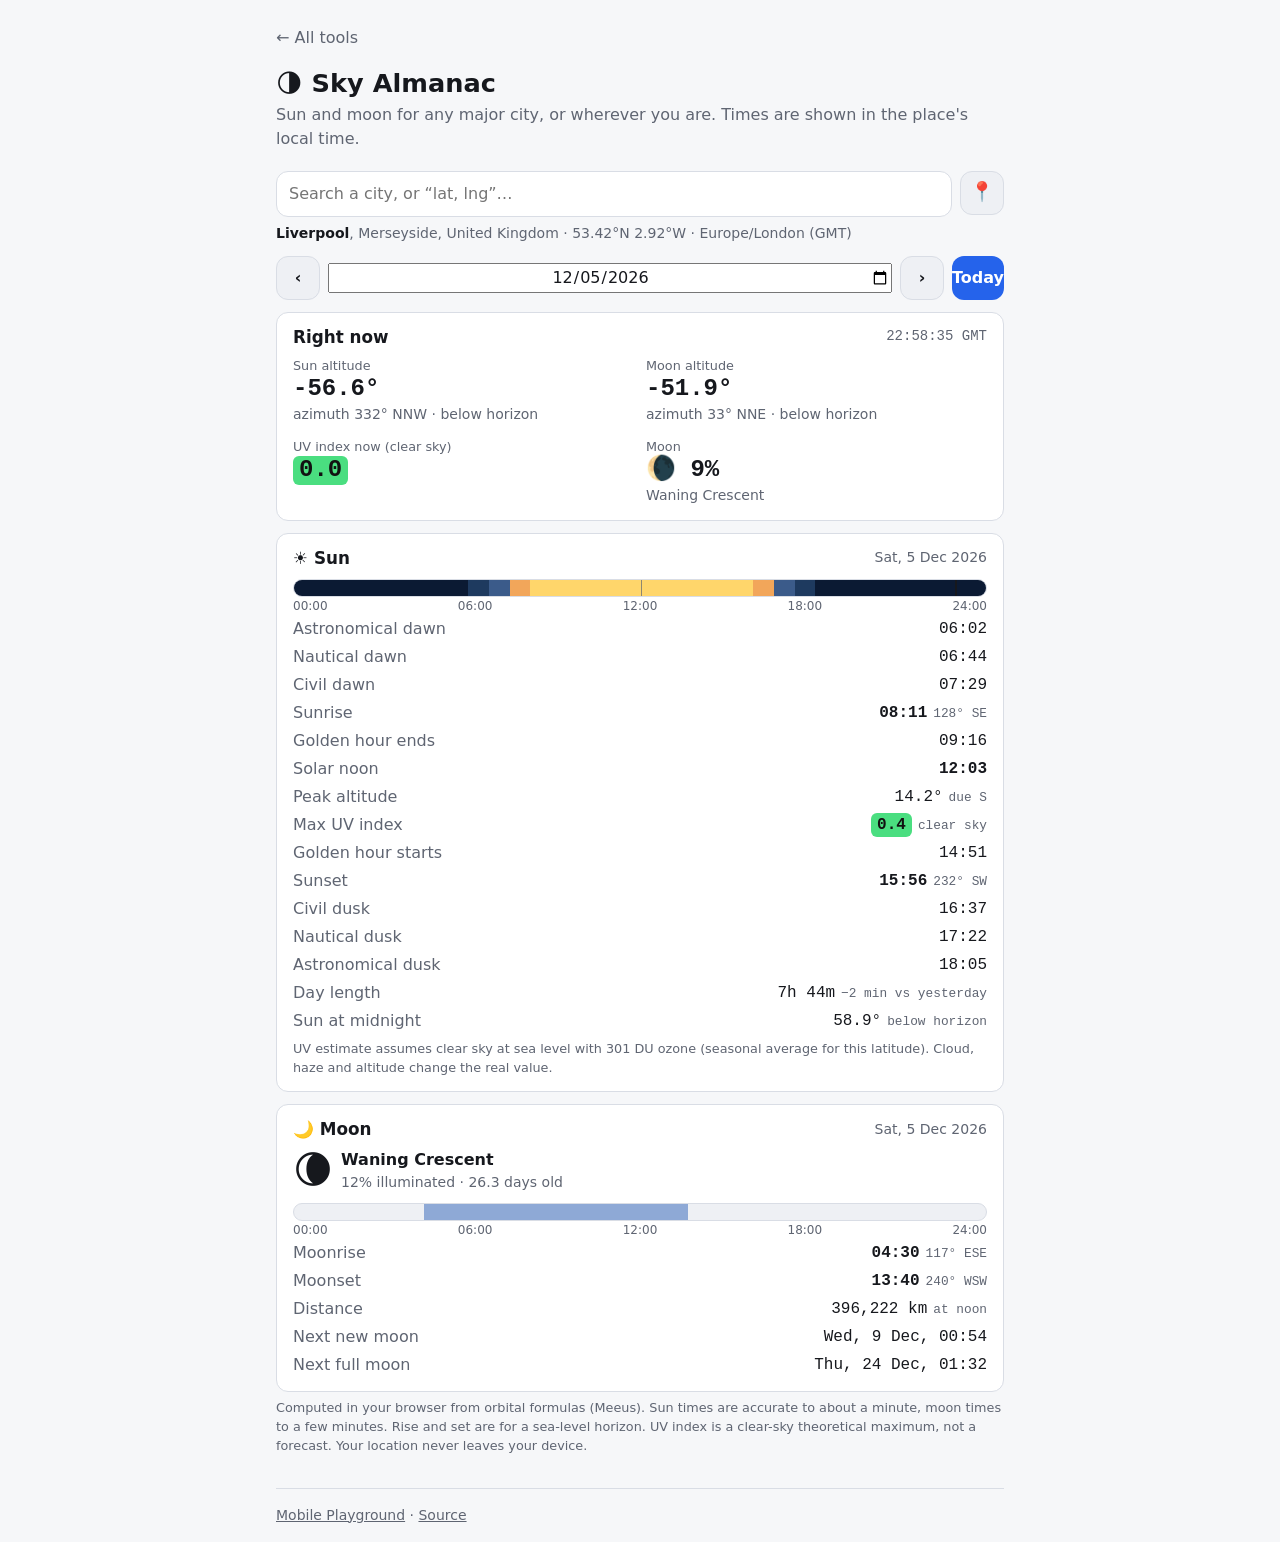
==== tools/sky/index.html @ 9daec9e3 "Sky Almanac: any city or device location (was Liverpool Sky) Rename tools/liverpool-sky to tools/sky" ====
<!doctype html>
<html lang="en">
<head>
  <meta charset="utf-8">
  <meta name="viewport" content="width=device-width, initial-scale=1, viewport-fit=cover">
  <meta name="description" content="Live sun and moon data for any city or your current location: sunrise, sunset, solar noon, sun altitude, UV index, moon phase, moonrise and moonset.">
  <title>Sky Almanac · Mobile Playground</title>
  <link rel="icon" href="data:image/svg+xml,<svg xmlns='http://www.w3.org/2000/svg' viewBox='0 0 100 100'><text y='.9em' font-size='90'>🌗</text></svg>">
  <link rel="stylesheet" href="../../assets/style.css">
  <style>
    .place-bar { display: flex; gap: 8px; align-items: flex-start; margin: 4px 0 6px; }
    .search-wrap { position: relative; flex: 1 1 auto; min-width: 0; }
    .search-wrap input { background: var(--surface); }
    .results { position: absolute; left: 0; right: 0; top: calc(100% + 4px); z-index: 5; margin: 0; padding: 4px; list-style: none;
               background: var(--surface); border: 1px solid var(--border); border-radius: var(--radius);
               box-shadow: 0 8px 24px rgba(0,0,0,.18); max-height: 60vh; overflow-y: auto; }
    .results li { margin: 0; }
    .results button { width: 100%; justify-content: flex-start; text-align: left; background: none; color: var(--text);
                      font-weight: 500; border-radius: 8px; padding: 8px 10px; display: flex; flex-direction: column; align-items: flex-start; gap: 0; }
    .results button:hover, .results button:focus-visible, .results button.active { background: var(--surface-2); }
    .results .sub { color: var(--muted); font-size: 0.8rem; font-weight: 400; }
    #locate { flex: 0 0 var(--tap); padding: 0; font-size: 1.2rem; }
    #locate.busy { opacity: .6; }
    .place-line { margin: 0 0 12px; color: var(--muted); font-size: 0.875rem; }
    .place-line strong { color: var(--text); }

    .datebar { display: flex; gap: 8px; align-items: center; margin: 4px 0 12px; }
    .datebar button { flex: 0 0 var(--tap); padding: 0; }
    .datebar input[type="date"] { flex: 1 1 auto; text-align: center; min-width: 0; }
    .datebar .today { flex: 0 0 auto; }

    .card { margin-top: var(--gap); }
    .card h2 { margin: 0 0 8px; font-size: 1.05rem; display: flex; align-items: center; gap: 8px; }
    .card h2 .right { margin-left: auto; font-weight: 400; color: var(--muted); font-size: 0.875rem; }

    dl { margin: 0; display: grid; grid-template-columns: 1fr auto; gap: 4px 12px; }
    dt { color: var(--muted); white-space: nowrap; }
    dd { margin: 0; font-family: var(--mono); text-align: right; }
    dd .sub { color: var(--muted); font-size: 0.8em; margin-left: 6px; white-space: nowrap; }
    dd sup { font-size: 0.7em; color: var(--muted); }
    @media (max-width: 420px) { dd .sub { display: block; margin-left: 0; } }
    .none { color: var(--muted); }

    .now-grid { display: grid; grid-template-columns: 1fr 1fr; gap: 12px; }
    .now-grid .big { font-size: 1.5rem; font-weight: 700; font-family: var(--mono); line-height: 1.2; }
    .now-grid .label { color: var(--muted); font-size: 0.8rem; }
    .clock { font-family: var(--mono); font-size: 1.1rem; font-weight: 600; }

    .bar-wrap { margin: 10px 0 2px; }
    .bar-label { display: flex; justify-content: space-between; font-size: 0.75rem; color: var(--muted); }
    .bar { position: relative; height: 18px; border-radius: 9px; overflow: hidden; border: 1px solid var(--border); background: var(--surface-2); }
    .bar .seg { position: absolute; top: 0; bottom: 0; }
    .bar .mark { position: absolute; top: -2px; bottom: -2px; width: 2px; background: var(--text); transform: translateX(-1px); }
    .bar .mark.noon { background: var(--muted); width: 1px; opacity: .7; }
    .moonseg { background: #8ea9d6; }
    @media (prefers-color-scheme: dark) { .moonseg { background: #5f7fb3; } }

    .phase-emoji { font-size: 2.4rem; line-height: 1; }
    .uv { display: inline-block; min-width: 2.2em; text-align: center; border-radius: 6px; padding: 0 6px; color: #111; font-weight: 700; }
    .foot-note { font-size: 0.8rem; color: var(--muted); margin: 6px 0 0; }
  </style>
</head>
<body>
  <div class="container">

    <a class="back-link" href="../../">← All tools</a>

    <header class="site-header">
      <h1>🌗 Sky Almanac</h1>
      <p>Sun and moon for any major city, or wherever you are. Times are shown in the place's local time.</p>
    </header>

    <main>
      <div class="place-bar">
        <div class="search-wrap">
          <label for="q" class="visually-hidden">Search for a city</label>
          <input id="q" type="search" placeholder="Search a city, or “lat, lng”…" autocomplete="off" autocorrect="off" autocapitalize="off" spellcheck="false" role="combobox" aria-autocomplete="list" aria-controls="results" aria-expanded="false">
          <ul id="results" class="results hidden" role="listbox"></ul>
        </div>
        <button id="locate" type="button" class="btn-secondary" title="Use my location" aria-label="Use my current location">📍</button>
      </div>
      <p class="place-line" id="place-line">—</p>
      <p class="small error hidden" id="geo-msg" role="alert"></p>

      <div class="datebar">
        <button type="button" id="prev" class="btn-secondary" aria-label="Previous day">‹</button>
        <label for="date" class="visually-hidden">Date</label>
        <input type="date" id="date">
        <button type="button" id="next" class="btn-secondary" aria-label="Next day">›</button>
        <button type="button" id="today" class="today">Today</button>
      </div>

      <section class="card" aria-live="off">
        <h2>Right now <span class="right clock" id="clock">—</span></h2>
        <div class="now-grid">
          <div>
            <div class="label">Sun altitude</div>
            <div class="big" id="sun-alt">—</div>
            <div class="small muted" id="sun-az">—</div>
          </div>
          <div>
            <div class="label">Moon altitude</div>
            <div class="big" id="moon-alt">—</div>
            <div class="small muted" id="moon-az">—</div>
          </div>
          <div>
            <div class="label">UV index now <span class="muted">(clear sky)</span></div>
            <div class="big"><span class="uv" id="uv-now">—</span></div>
          </div>
          <div>
            <div class="label">Moon</div>
            <div class="big" id="moon-now">—</div>
            <div class="small muted" id="moon-now-sub">—</div>
          </div>
        </div>
      </section>

      <section class="card">
        <h2>☀️ Sun <span class="right" id="sun-date"></span></h2>
        <div class="bar-wrap">
          <div class="bar" id="sun-bar" aria-hidden="true"></div>
          <div class="bar-label"><span>00:00</span><span>06:00</span><span>12:00</span><span>18:00</span><span>24:00</span></div>
        </div>
        <dl id="sun-list"></dl>
        <p class="foot-note" id="uv-note"></p>
      </section>

      <section class="card">
        <h2>🌙 Moon <span class="right" id="moon-date"></span></h2>
        <div class="row" style="align-items:center; margin-bottom:8px">
          <span class="phase-emoji" id="phase-emoji" style="flex:0 0 auto" aria-hidden="true">🌑</span>
          <div style="flex:1 1 auto">
            <div style="font-weight:600" id="phase-name">—</div>
            <div class="small muted" id="phase-sub">—</div>
          </div>
        </div>
        <div class="bar-wrap">
          <div class="bar" id="moon-bar" aria-hidden="true"></div>
          <div class="bar-label"><span>00:00</span><span>06:00</span><span>12:00</span><span>18:00</span><span>24:00</span></div>
        </div>
        <dl id="moon-list"></dl>
      </section>

      <p class="foot-note">Computed in your browser from orbital formulas (Meeus). Sun times are accurate to about a minute, moon times to a few minutes. Rise and set are for a sea-level horizon. UV index is a clear-sky theoretical maximum, not a forecast. Your location never leaves your device.</p>
    </main>

    <footer class="site-footer">
      <a href="../../">Mobile Playground</a> ·
      <a href="https://github.com/colinmccrae/mobile-playground/tree/main/tools/sky">Source</a>
    </footer>

  </div>

  <script src="cities.js"></script>
  <script src="astro.js"></script>
  <script>
    (function () {
      'use strict';
      const $ = id => document.getElementById(id);
      const A = window.Astro;
      const DEG = 180 / Math.PI, RAD = Math.PI / 180;
      const STORE = 'sky:place';
      const DEVICE_TZ = (Intl.DateTimeFormat().resolvedOptions().timeZone) || 'UTC';

      // ---- Cities ------------------------------------------------------------
      const norm = s => String(s).normalize('NFD').replace(/[̀-ͯ]/g, '').toLowerCase();
      const CITIES = (window.CITIES || []).map(c => ({
        name: c[0], region: c[1], country: c[2], iso2: c[3], lat: c[4], lng: c[5], tz: c[6], pop: c[7],
        key: norm(c[0]), keyFull: norm(c[0] + ' ' + c[1] + ' ' + c[2] + ' ' + c[3]),
      }));
      const cityPlace = c => ({ kind: 'city', name: c.name, sub: [c.region, c.country].filter(Boolean).join(', '),
                                lat: c.lat, lng: c.lng, tz: c.tz, iso2: c.iso2 });

      function searchCities(q) {
        q = norm(q.trim());
        if (!q) return [];
        const parts = q.split(/[\s,]+/).filter(Boolean);
        const out = [];
        for (const c of CITIES) {
          let score = 0;
          if (c.key === q) score = 4;
          else if (c.key.startsWith(q)) score = 3;
          else if (c.key.includes(q)) score = 2;
          else if (parts.length > 1 && parts.every(p => c.keyFull.includes(p))) score = 1;
          if (score) out.push([score, c]);
        }
        out.sort((a, b) => b[0] - a[0] || b[1].pop - a[1].pop);
        return out.slice(0, 8).map(x => x[1]);
      }

      function nearestCity(lat, lng) {
        let best = null, bestD = Infinity;
        for (const c of CITIES) {
          const d = haversine(lat, lng, c.lat, c.lng);
          if (d < bestD) { bestD = d; best = c; }
        }
        return best ? { city: best, km: bestD } : null;
      }
      function haversine(lat1, lon1, lat2, lon2) {
        const dLat = (lat2 - lat1) * RAD, dLon = (lon2 - lon1) * RAD;
        const a = Math.sin(dLat / 2) ** 2 + Math.cos(lat1 * RAD) * Math.cos(lat2 * RAD) * Math.sin(dLon / 2) ** 2;
        return 6371 * 2 * Math.atan2(Math.sqrt(a), Math.sqrt(1 - a));
      }
      const fmtCoord = (lat, lng) => `${Math.abs(lat).toFixed(2)}°${lat >= 0 ? 'N' : 'S'} ${Math.abs(lng).toFixed(2)}°${lng >= 0 ? 'E' : 'W'}`;

      // ---- Time-zone helpers ----------------------------------------------
      const partsCache = {};
      function partsFmt(tz) {
        return partsCache[tz] || (partsCache[tz] = new Intl.DateTimeFormat('en-GB', { timeZone: tz, hourCycle: 'h23',
          year: 'numeric', month: '2-digit', day: '2-digit', hour: '2-digit', minute: '2-digit', second: '2-digit' }));
      }
      function zoneParts(tz, date) {
        const o = {};
        for (const p of partsFmt(tz).formatToParts(date)) if (p.type !== 'literal') o[p.type] = Number(p.value);
        return { y: o.year, m: o.month, d: o.day, h: o.hour % 24, min: o.minute, s: o.second };
      }
      function zoneOffsetMs(tz, t) {
        const p = zoneParts(tz, new Date(t));
        return Date.UTC(p.y, p.m - 1, p.d, p.h, p.min, p.s) - Math.floor(t / 1000) * 1000;
      }
      function zoneMidnight(tz, y, m, d) {
        const guess = Date.UTC(y, m - 1, d);
        let t = guess - zoneOffsetMs(tz, guess);
        t = guess - zoneOffsetMs(tz, t);       // second pass handles DST transition days
        return new Date(t);
      }
      function validTz(tz) { try { new Intl.DateTimeFormat('en', { timeZone: tz }); return true; } catch (_) { return false; } }

      let F = null; // formatters for the current place's zone
      function makeFormatters(tz) {
        F = {
          time: new Intl.DateTimeFormat('en-GB', { timeZone: tz, hour: '2-digit', minute: '2-digit', hourCycle: 'h23' }),
          clock: new Intl.DateTimeFormat('en-GB', { timeZone: tz, hour: '2-digit', minute: '2-digit', second: '2-digit', hourCycle: 'h23', timeZoneName: 'short' }),
          date: new Intl.DateTimeFormat('en-GB', { timeZone: tz, weekday: 'short', day: 'numeric', month: 'short', year: 'numeric' }),
          dateTime: new Intl.DateTimeFormat('en-GB', { timeZone: tz, weekday: 'short', day: 'numeric', month: 'short', hour: '2-digit', minute: '2-digit', hourCycle: 'h23' }),
          tzName: new Intl.DateTimeFormat('en-GB', { timeZone: tz, timeZoneName: 'short' }),
        };
      }
      const tzAbbrev = d => (F.tzName.formatToParts(d).find(p => p.type === 'timeZoneName') || {}).value || '';

      let dayStart = 0, dayEnd = 0;
      function fmtTime(d) {
        if (!d) return '<span class="none">—</span>';
        const t = F.time.format(d);
        return d >= dayEnd ? `${t}<sup>+1</sup>` : d < dayStart ? `${t}<sup>−1</sup>` : t;
      }
      const iso = ({ y, m, d }) => `${y}-${String(m).padStart(2, '0')}-${String(d).padStart(2, '0')}`;
      function fmtDur(ms) {
        const m = Math.round(ms / 60000), h = Math.floor(m / 60);
        return `${h}h ${String(m % 60).padStart(2, '0')}m`;
      }
      function fmtDelta(ms) {
        const m = Math.round(ms / 60000), sign = m > 0 ? '+' : m < 0 ? '−' : '±';
        return `${sign}${Math.abs(m)} min`;
      }
      const COMPASS = ['N','NNE','NE','ENE','E','ESE','SE','SSE','S','SSW','SW','WSW','W','WNW','NW','NNW'];
      const compass = azDeg => COMPASS[Math.round(((azDeg % 360) + 360) % 360 / 22.5) % 16];
      const fmtAz = azRad => { const a = ((azRad * DEG) % 360 + 360) % 360; return `${a.toFixed(0)}° ${compass(a)}`; };
      const esc = s => String(s).replace(/[&<>"']/g, c => ({'&':'&amp;','<':'&lt;','>':'&gt;','"':'&quot;',"'":'&#39;'}[c]));

      // ---- Moon phase naming ---------------------------------------------
      const PHASES = [['New Moon','🌑'],['Waxing Crescent','🌒'],['First Quarter','🌓'],['Waxing Gibbous','🌔'],
                      ['Full Moon','🌕'],['Waning Gibbous','🌖'],['Last Quarter','🌗'],['Waning Crescent','🌘']];
      function phaseInfo(p) {
        const tol = 0.0167;
        if (p < tol || p > 1 - tol) return PHASES[0];
        if (Math.abs(p - 0.25) < tol) return PHASES[2];
        if (Math.abs(p - 0.5) < tol) return PHASES[4];
        if (Math.abs(p - 0.75) < tol) return PHASES[6];
        if (p < 0.25) return PHASES[1];
        if (p < 0.5) return PHASES[3];
        if (p < 0.75) return PHASES[5];
        return PHASES[7];
      }
      const SYNODIC = 29.530588853;

      // ---- UV --------------------------------------------------------------
      // Crude ozone climatology: ~260 DU at the equator all year; higher and more
      // seasonal towards the poles, peaking in each hemisphere's spring.
      function ozoneDU(lat, y, m, d) {
        const doy = Math.round((Date.UTC(y, m - 1, d) - Date.UTC(y, 0, 1)) / 86400000) + 1;
        const s2 = Math.sin(lat * RAD) ** 2;
        const peak = lat >= 0 ? 90 : 273;
        return 255 + 100 * s2 + 70 * s2 * Math.cos(2 * Math.PI * (doy - peak) / 365);
      }
      const uvColour = uv => uv < 3 ? '#4ade80' : uv < 6 ? '#facc15' : uv < 8 ? '#fb923c' : uv < 11 ? '#f87171' : '#c084fc';
      function setUv(el, uv) { el.textContent = uv.toFixed(1); el.style.background = uvColour(uv); }

      // ---- State -----------------------------------------------------------
      let place = null;   // { kind, name, sub, lat, lng, tz, iso2? }
      let view = null;    // civil date shown, in place.tz
      let day = null;     // computed data for `view`
      const dateInput = $('date');
      const pct = (t, start, end) => Math.max(0, Math.min(100, (t - start) / (end - start) * 100));

      function setPlace(p, { persist = true, pushUrl = true } = {}) {
        if (!validTz(p.tz)) p = { ...p, tz: DEVICE_TZ };
        place = p;
        makeFormatters(p.tz);
        view = zoneParts(p.tz, new Date());
        if (persist && p.kind === 'city') { try { localStorage.setItem(STORE, JSON.stringify(p)); } catch (_) {} }
        if (pushUrl) {
          const u = new URL(location.href); u.search = '';
          if (p.kind === 'city') { u.searchParams.set('q', p.name); if (p.iso2) u.searchParams.set('cc', p.iso2); }
          else if (p.kind === 'coords') { u.searchParams.set('lat', p.lat.toFixed(4)); u.searchParams.set('lng', p.lng.toFixed(4)); }
          history.replaceState(null, '', u.pathname + u.search);
        }
        $('geo-msg').classList.add('hidden');
        render();
      }

      function render() {
        const tz = place.tz, LAT = place.lat, LNG = place.lng;
        const start = zoneMidnight(tz, view.y, view.m, view.d);
        const next = zoneParts(tz, new Date(start.valueOf() + 36 * 3600000));
        const end = zoneMidnight(tz, next.y, next.m, next.d);
        const ref = new Date(start.valueOf() + 12 * 3600000);
        const prevRef = new Date(ref.valueOf() - 86400000);
        dayStart = start; dayEnd = end;

        const sun = A.getSunTimes(ref, LAT, LNG);
        const sunY = A.getSunTimes(prevRef, LAT, LNG);
        const maxAlt = A.getSunPosition(sun.solarNoon, LAT, LNG).altitude;
        const minAlt = A.getSunPosition(sun.nadir, LAT, LNG).altitude;
        const noonAz = A.getSunPosition(sun.solarNoon, LAT, LNG).azimuth;
        const ozone = ozoneDU(LAT, view.y, view.m, view.d);
        const uvMax = A.uvIndex(maxAlt, ozone);
        const dayLength = s => s.sunrise && s.sunset ? s.sunset - s.sunrise
          : (A.getSunPosition(s.solarNoon, LAT, LNG).altitude * DEG > -0.833 ? 86400000 : 0);
        const dayLen = dayLength(sun), dayLenY = dayLength(sunY);

        const moonT = A.getMoonTimes(start, LAT, LNG);
        const ill = A.getMoonIllumination(ref);
        const [phaseName, phaseEmoji] = phaseInfo(ill.phase);
        const nextNew = A.nextMoonPhase(start, 0), nextFull = A.nextMoonPhase(start, 0.5);
        const moonDist = A.getMoonPosition(ref, LAT, LNG).distance;

        day = { start, end, sun };
        dateInput.value = iso(view);
        $('sun-date').textContent = F.date.format(ref);
        $('moon-date').textContent = F.date.format(ref);
        $('place-line').innerHTML = `<strong>${esc(place.name)}</strong>${place.sub ? ', ' + esc(place.sub) : ''} · ${fmtCoord(LAT, LNG)} · ${esc(tz)} (${esc(tzAbbrev(ref))})`;

        // A null event means the sun never crosses that altitude on this day.
        const never = angle => maxAlt * DEG > angle ? 'stays above all day' : 'stays below all day';
        const row = (label, t, angle, sub) => [label, fmtTime(t), t ? (sub || '') : never(angle)];
        $('sun-list').innerHTML = [
          row('Astronomical dawn', sun.nightEnd, -18),
          row('Nautical dawn', sun.nauticalDawn, -12),
          row('Civil dawn', sun.dawn, -6),
          ['Sunrise', sun.sunrise ? `<strong>${fmtTime(sun.sunrise)}</strong>` : fmtTime(null), sun.sunrise ? fmtAz(A.getSunPosition(sun.sunrise, LAT, LNG).azimuth) : (maxAlt * DEG > -0.833 ? 'sun up all day' : 'sun down all day')],
          row('Golden hour ends', sun.goldenHourEnd, 6),
          ['Solar noon', `<strong>${fmtTime(sun.solarNoon)}</strong>`],
          ['Peak altitude', `${(maxAlt * DEG).toFixed(1)}°`, 'due ' + compass(noonAz * DEG)],
          ['Max UV index', `<span class="uv" id="uv-max"></span>`, 'clear sky'],
          row('Golden hour starts', sun.goldenHour, 6),
          ['Sunset', sun.sunset ? `<strong>${fmtTime(sun.sunset)}</strong>` : fmtTime(null), sun.sunset ? fmtAz(A.getSunPosition(sun.sunset, LAT, LNG).azimuth) : (maxAlt * DEG > -0.833 ? 'sun up all day' : 'sun down all day')],
          row('Civil dusk', sun.dusk, -6),
          row('Nautical dusk', sun.nauticalDusk, -12),
          row('Astronomical dusk', sun.night, -18),
          ['Day length', fmtDur(dayLen), fmtDelta(dayLen - dayLenY) + ' vs yesterday'],
          ['Sun at midnight', `${Math.abs(minAlt * DEG).toFixed(1)}°`, minAlt < 0 ? 'below horizon' : 'above horizon'],
        ].map(([k, v, sub]) => `<dt>${k}</dt><dd>${v}${sub ? `<span class="sub">${sub}</span>` : ''}</dd>`).join('');
        setUv($('uv-max'), uvMax);
        $('uv-note').textContent = `UV estimate assumes clear sky at sea level with ${ozone.toFixed(0)} DU ozone (seasonal average for this latitude). Cloud, haze and altitude change the real value.`;

        // Sun bar: night | astro | nautical | civil | day | civil | nautical | astro | night
        const noonPct = pct(sun.solarNoon, start, end);
        const pairs = [[-18, sun.nightEnd, sun.night], [-12, sun.nauticalDawn, sun.nauticalDusk], [-6, sun.dawn, sun.dusk], [-0.833, sun.sunrise, sun.sunset]];
        const rises = [], sets = [];
        for (const [angle, r, s] of pairs) {
          if (r && s) { rises.push(pct(r, start, end)); sets.push(pct(s, start, end)); }
          else if (maxAlt * DEG > angle) { rises.push(0); sets.push(100); }       // above this altitude all day
          else { rises.push(noonPct); sets.push(noonPct); }                       // never reaches it
        }
        const bounds = rises.concat(sets.reverse());
        const cols = ['#0b1a33', '#1e3a5f', '#3b5b8a', '#f2a65a', '#ffd66b', '#f2a65a', '#3b5b8a', '#1e3a5f', '#0b1a33'];
        let html = '', prev = 0;
        for (let i = 0; i <= bounds.length; i++) {
          const to = i < bounds.length ? Math.max(prev, bounds[i]) : 100;
          html += `<div class="seg" style="left:${prev}%;width:${to - prev}%;background:${cols[i]}"></div>`;
          prev = to;
        }
        html += `<div class="mark noon" style="left:${noonPct}%"></div><div class="mark hidden" id="sun-now"></div>`;
        $('sun-bar').innerHTML = html;

        // Moon
        $('phase-emoji').textContent = phaseEmoji;
        $('phase-name').textContent = phaseName;
        $('phase-sub').textContent = `${(ill.fraction * 100).toFixed(0)}% illuminated · ${(ill.phase * SYNODIC).toFixed(1)} days old`;

        let up = [];
        if (moonT.alwaysUp) up = [[0, 100]];
        else if (moonT.rise && moonT.set) up = moonT.rise < moonT.set ? [[pct(moonT.rise, start, end), pct(moonT.set, start, end)]]
                                                                        : [[0, pct(moonT.set, start, end)], [pct(moonT.rise, start, end), 100]];
        else if (moonT.rise) up = [[pct(moonT.rise, start, end), 100]];
        else if (moonT.set) up = [[0, pct(moonT.set, start, end)]];
        $('moon-bar').innerHTML = up.map(([a, b]) => `<div class="seg moonseg" style="left:${a}%;width:${b - a}%"></div>`).join('')
          + `<div class="mark hidden" id="moon-now"></div>`;

        const noneNote = moonT.alwaysUp ? 'up all day' : moonT.alwaysDown ? 'down all day' : 'not today';
        $('moon-list').innerHTML = [
          ['Moonrise', moonT.rise ? `<strong>${fmtTime(moonT.rise)}</strong>` : fmtTime(null), moonT.rise ? fmtAz(A.getMoonPosition(moonT.rise, LAT, LNG).azimuth) : noneNote],
          ['Moonset', moonT.set ? `<strong>${fmtTime(moonT.set)}</strong>` : fmtTime(null), moonT.set ? fmtAz(A.getMoonPosition(moonT.set, LAT, LNG).azimuth) : noneNote],
          ['Distance', `${Math.round(moonDist).toLocaleString('en-GB')} km`, 'at noon'],
          ['Next new moon', nextNew ? F.dateTime.format(nextNew) : '—'],
          ['Next full moon', nextFull ? F.dateTime.format(nextFull) : '—'],
        ].map(([k, v, sub]) => `<dt>${k}</dt><dd>${v}${sub ? `<span class="sub">${sub}</span>` : ''}</dd>`).join('');

        tick();
      }

      function tick() {
        if (!place) return;
        const now = new Date(), LAT = place.lat, LNG = place.lng;
        $('clock').textContent = F.clock.format(now);
        const sp = A.getSunPosition(now, LAT, LNG), mp = A.getMoonPosition(now, LAT, LNG);
        const ill = A.getMoonIllumination(now);
        $('sun-alt').textContent = `${(sp.altitude * DEG).toFixed(1)}°`;
        $('sun-az').textContent = `azimuth ${fmtAz(sp.azimuth)} · ${sp.altitude > 0 ? 'above horizon' : 'below horizon'}`;
        $('moon-alt').textContent = `${(mp.altitude * DEG).toFixed(1)}°`;
        $('moon-az').textContent = `azimuth ${fmtAz(mp.azimuth)} · ${mp.altitude > 0 ? 'above horizon' : 'below horizon'}`;
        const p = zoneParts(place.tz, now);
        setUv($('uv-now'), A.uvIndex(sp.altitude, ozoneDU(LAT, p.y, p.m, p.d)));
        const [name, emoji] = phaseInfo(ill.phase);
        $('moon-now').textContent = `${emoji} ${(ill.fraction * 100).toFixed(0)}%`;
        $('moon-now-sub').textContent = name;

        const isToday = day && now >= day.start && now < day.end;
        for (const id of ['sun-now', 'moon-now']) {
          const el = $(id); if (!el) continue;
          el.classList.toggle('hidden', !isToday);
          if (isToday) el.style.left = pct(now, day.start, day.end) + '%';
        }
      }

      // ---- Search UI ---------------------------------------------------------
      const q = $('q'), results = $('results');
      let matches = [], active = -1;

      function coordsFrom(text) {
        const m = /^\s*(-?\d+(?:\.\d+)?)\s*[,\s]\s*(-?\d+(?:\.\d+)?)\s*$/.exec(text);
        if (!m) return null;
        const lat = +m[1], lng = +m[2];
        return (Math.abs(lat) <= 90 && Math.abs(lng) <= 180) ? { lat, lng } : null;
      }
      function coordsPlace(lat, lng) {
        const near = nearestCity(lat, lng);
        return { kind: 'coords', name: fmtCoord(lat, lng), lat, lng, tz: DEVICE_TZ,
                 sub: near ? `${Math.round(near.km)} km from ${near.city.name}, ${near.city.country}` : '' };
      }
      function showResults() {
        const c = coordsFrom(q.value);
        matches = c ? [{ coords: c }] : searchCities(q.value);
        active = matches.length ? 0 : -1;
        results.innerHTML = matches.map((m, i) => m.coords
          ? `<li role="option"><button type="button" data-i="${i}" class="${i === active ? 'active' : ''}">Coordinates ${fmtCoord(m.coords.lat, m.coords.lng)}<span class="sub">Times in your device's zone (${esc(DEVICE_TZ)})</span></button></li>`
          : `<li role="option"><button type="button" data-i="${i}" class="${i === active ? 'active' : ''}">${esc(m.name)}<span class="sub">${esc([m.region, m.country].filter(Boolean).join(', '))}</span></button></li>`).join('');
        const open = matches.length > 0 && q.value.trim().length > 0;
        results.classList.toggle('hidden', !open);
        q.setAttribute('aria-expanded', String(open));
        if (q.value.trim() && !matches.length) {
          results.innerHTML = '<li><span class="sub" style="display:block;padding:8px 10px">No matching city. Try another spelling, or enter “lat, lng”.</span></li>';
          results.classList.remove('hidden');
        }
      }
      function choose(i) {
        const m = matches[i]; if (!m) return;
        setPlace(m.coords ? coordsPlace(m.coords.lat, m.coords.lng) : cityPlace(m));
        q.value = ''; results.classList.add('hidden'); q.setAttribute('aria-expanded', 'false'); q.blur();
      }
      q.addEventListener('input', showResults);
      q.addEventListener('focus', () => { if (q.value.trim()) showResults(); });
      q.addEventListener('keydown', e => {
        if (e.key === 'ArrowDown' || e.key === 'ArrowUp') {
          if (!matches.length) return;
          e.preventDefault();
          active = (active + (e.key === 'ArrowDown' ? 1 : -1) + matches.length) % matches.length;
          results.querySelectorAll('button').forEach((b, i) => b.classList.toggle('active', i === active));
        } else if (e.key === 'Enter') { e.preventDefault(); if (active >= 0) choose(active); }
        else if (e.key === 'Escape') { results.classList.add('hidden'); q.setAttribute('aria-expanded', 'false'); }
      });
      results.addEventListener('mousedown', e => e.preventDefault()); // keep input focus until click handled
      results.addEventListener('click', e => { const b = e.target.closest('button[data-i]'); if (b) choose(+b.dataset.i); });
      document.addEventListener('click', e => { if (!e.target.closest('.search-wrap')) results.classList.add('hidden'); });

      // ---- Geolocation --------------------------------------------------------
      const locate = $('locate'), geoMsg = $('geo-msg');
      function geoError(text) { geoMsg.textContent = text; geoMsg.classList.remove('hidden'); }
      locate.addEventListener('click', () => {
        geoMsg.classList.add('hidden');
        if (!navigator.geolocation) return geoError('This browser does not support geolocation.');
        if (!window.isSecureContext) return geoError('Location needs a secure (https) page.');
        locate.classList.add('busy'); locate.disabled = true;
        navigator.geolocation.getCurrentPosition(pos => {
          locate.classList.remove('busy'); locate.disabled = false;
          const { latitude: lat, longitude: lng, accuracy } = pos.coords;
          const near = nearestCity(lat, lng);
          setPlace({ kind: 'gps', name: 'My location', lat, lng, tz: DEVICE_TZ,
                     sub: (near ? `${Math.round(near.km)} km from ${near.city.name}, ${near.city.country}` : '') + (accuracy ? ` · ±${Math.round(accuracy)} m` : '') },
                   { persist: false, pushUrl: false });
          history.replaceState(null, '', location.pathname);
        }, err => {
          locate.classList.remove('busy'); locate.disabled = false;
          geoError(err.code === 1 ? 'Location permission was denied. Search for a city instead.'
                 : err.code === 2 ? 'Location unavailable right now.' : 'Location request timed out.');
        }, { enableHighAccuracy: false, timeout: 15000, maximumAge: 300000 });
      });

      // ---- Date controls ------------------------------------------------------
      function shift(days) {
        const t = zoneMidnight(place.tz, view.y, view.m, view.d).valueOf() + (days * 24 + 12) * 3600000;
        view = zoneParts(place.tz, new Date(t));
        render();
      }
      $('prev').addEventListener('click', () => shift(-1));
      $('next').addEventListener('click', () => shift(1));
      $('today').addEventListener('click', () => { view = zoneParts(place.tz, new Date()); render(); });
      dateInput.addEventListener('change', () => {
        const m = /^(\d{4})-(\d{2})-(\d{2})$/.exec(dateInput.value);
        if (m) { view = { y: +m[1], m: +m[2], d: +m[3] }; render(); }
      });

      // ---- Startup: URL > saved city > Liverpool ------------------------------
      function initialPlace() {
        const u = new URL(location.href);
        if (u.searchParams.has('lat') && u.searchParams.has('lng')) {
          const c = coordsFrom(`${u.searchParams.get('lat')}, ${u.searchParams.get('lng')}`);
          if (c) return coordsPlace(c.lat, c.lng);
        }
        if (u.searchParams.get('q')) {
          const want = norm(u.searchParams.get('q')), cc = (u.searchParams.get('cc') || '').toUpperCase();
          const hit = CITIES.find(c => c.key === want && (!cc || c.iso2 === cc)) || searchCities(u.searchParams.get('q'))[0];
          if (hit) return cityPlace(hit);
        }
        try { const saved = JSON.parse(localStorage.getItem(STORE)); if (saved && saved.kind === 'city' && saved.tz) return saved; } catch (_) {}
        const liv = CITIES.find(c => c.key === 'liverpool' && c.iso2 === 'GB') || CITIES[0];
        return cityPlace(liv);
      }
      setPlace(initialPlace(), { persist: false, pushUrl: false });
      setInterval(tick, 1000);
      // Roll the view over at midnight if the page was left open on "today".
      setInterval(() => { if (day && new Date() >= day.end && iso(view) === iso(zoneParts(place.tz, new Date(day.end - 1)))) { view = zoneParts(place.tz, new Date()); render(); } }, 60000);
    })();
  </script>
</body>
</html>
---- assets/style.css ----
/* Mobile Playground — shared stylesheet
   Loaded by the landing page and every tool page (../../assets/style.css).
   Mobile-first. Light/dark follows the OS. Keep it dependency-free. */

:root {
  color-scheme: light dark;

  --bg: #f6f7f9;
  --surface: #ffffff;
  --surface-2: #eef0f4;
  --text: #16181d;
  --muted: #5f6572;
  --border: #d9dde5;
  --accent: #2563eb;
  --accent-contrast: #ffffff;
  --danger: #dc2626;
  --ok: #16a34a;

  --radius: 12px;
  --gap: 12px;
  --maxw: 760px;
  --tap: 44px;                    /* minimum touch target */
  --font: system-ui, -apple-system, "Segoe UI", Roboto, Helvetica, Arial, sans-serif;
  --mono: ui-monospace, SFMono-Regular, Menlo, Consolas, monospace;
}

@media (prefers-color-scheme: dark) {
  :root {
    --bg: #0f1115;
    --surface: #181b21;
    --surface-2: #22262e;
    --text: #e8eaef;
    --muted: #9aa1ad;
    --border: #2e333d;
    --accent: #60a5fa;
    --accent-contrast: #0b1220;
    --danger: #f87171;
    --ok: #4ade80;
  }
}

*, *::before, *::after { box-sizing: border-box; }

html { -webkit-text-size-adjust: 100%; }

body {
  margin: 0;
  font-family: var(--font);
  font-size: 16px;               /* 16px+ stops iOS zooming into inputs */
  line-height: 1.5;
  color: var(--text);
  background: var(--bg);
  padding: env(safe-area-inset-top) env(safe-area-inset-right)
           env(safe-area-inset-bottom) env(safe-area-inset-left);
}

.container {
  max-width: var(--maxw);
  margin: 0 auto;
  padding: 16px;
}

/* ---- Header / footer ------------------------------------------------- */

.site-header { padding: 8px 0 16px; }
.site-header h1 { margin: 0 0 4px; font-size: 1.6rem; line-height: 1.2; }
.site-header p  { margin: 0; color: var(--muted); }

.back-link {
  display: inline-flex; align-items: center; gap: 6px;
  min-height: var(--tap); color: var(--muted); text-decoration: none;
}
.back-link:hover, .back-link:focus-visible { color: var(--accent); }

.site-footer {
  margin-top: 32px; padding-top: 16px;
  border-top: 1px solid var(--border);
  color: var(--muted); font-size: 0.875rem;
}
.site-footer a { color: inherit; }

/* ---- Typography ------------------------------------------------------ */

h1, h2, h3 { line-height: 1.25; }
h2 { font-size: 1.2rem; margin: 24px 0 8px; }
a  { color: var(--accent); }
code, pre, .mono { font-family: var(--mono); font-size: 0.9375em; }
pre {
  background: var(--surface-2); border: 1px solid var(--border);
  border-radius: var(--radius); padding: 12px; overflow-x: auto;
}
.muted { color: var(--muted); }
.small { font-size: 0.875rem; }

/* ---- Cards / grid ---------------------------------------------------- */

.grid {
  display: grid; gap: var(--gap);
  grid-template-columns: 1fr;
}
@media (min-width: 560px) {
  .grid { grid-template-columns: repeat(2, 1fr); }
}

.card {
  display: block;
  background: var(--surface);
  border: 1px solid var(--border);
  border-radius: var(--radius);
  padding: 14px 16px;
  color: inherit; text-decoration: none;
}
a.card:hover, a.card:focus-visible {
  border-color: var(--accent);
  outline: none;
}
.card-title {
  display: flex; align-items: center; gap: 10px;
  font-weight: 600; font-size: 1.05rem; margin: 0 0 4px;
}
.card-icon { font-size: 1.4rem; line-height: 1; }
.card-desc { margin: 0; color: var(--muted); }
.card-meta { margin: 8px 0 0; display: flex; flex-wrap: wrap; gap: 6px; }

.tag {
  display: inline-block; font-size: 0.75rem; padding: 2px 8px;
  border-radius: 999px; background: var(--surface-2); color: var(--muted);
}

/* ---- Forms / controls ------------------------------------------------ */

label { display: block; font-weight: 600; margin: 12px 0 4px; }

input, select, textarea, button {
  font: inherit; color: inherit;
}
input[type="text"], input[type="search"], input[type="number"],
input[type="url"], input[type="email"], input[type="datetime-local"],
select, textarea {
  width: 100%; min-height: var(--tap);
  padding: 10px 12px;
  background: var(--surface);
  border: 1px solid var(--border);
  border-radius: var(--radius);
}
input:focus-visible, select:focus-visible, textarea:focus-visible,
button:focus-visible {
  outline: 2px solid var(--accent); outline-offset: 2px;
}
textarea { min-height: 120px; resize: vertical; }

button, .btn {
  display: inline-flex; align-items: center; justify-content: center; gap: 6px;
  min-height: var(--tap); padding: 10px 16px;
  background: var(--accent); color: var(--accent-contrast);
  border: 0; border-radius: var(--radius);
  cursor: pointer; text-decoration: none; font-weight: 600;
  -webkit-tap-highlight-color: transparent;
}
button:disabled { opacity: 0.5; cursor: not-allowed; }
.btn-secondary {
  background: var(--surface-2); color: var(--text);
  border: 1px solid var(--border);
}
.row { display: flex; flex-wrap: wrap; gap: 8px; align-items: center; }
.row > * { flex: 1 1 auto; }

/* ---- Utilities ------------------------------------------------------- */

.result {
  margin-top: 12px; padding: 12px 14px;
  background: var(--surface); border: 1px solid var(--border);
  border-radius: var(--radius); word-break: break-word;
}
.error { color: var(--danger); }
.ok    { color: var(--ok); }
.hidden { display: none !important; }
.visually-hidden {
  position: absolute; width: 1px; height: 1px; overflow: hidden;
  clip: rect(0 0 0 0); white-space: nowrap;
}
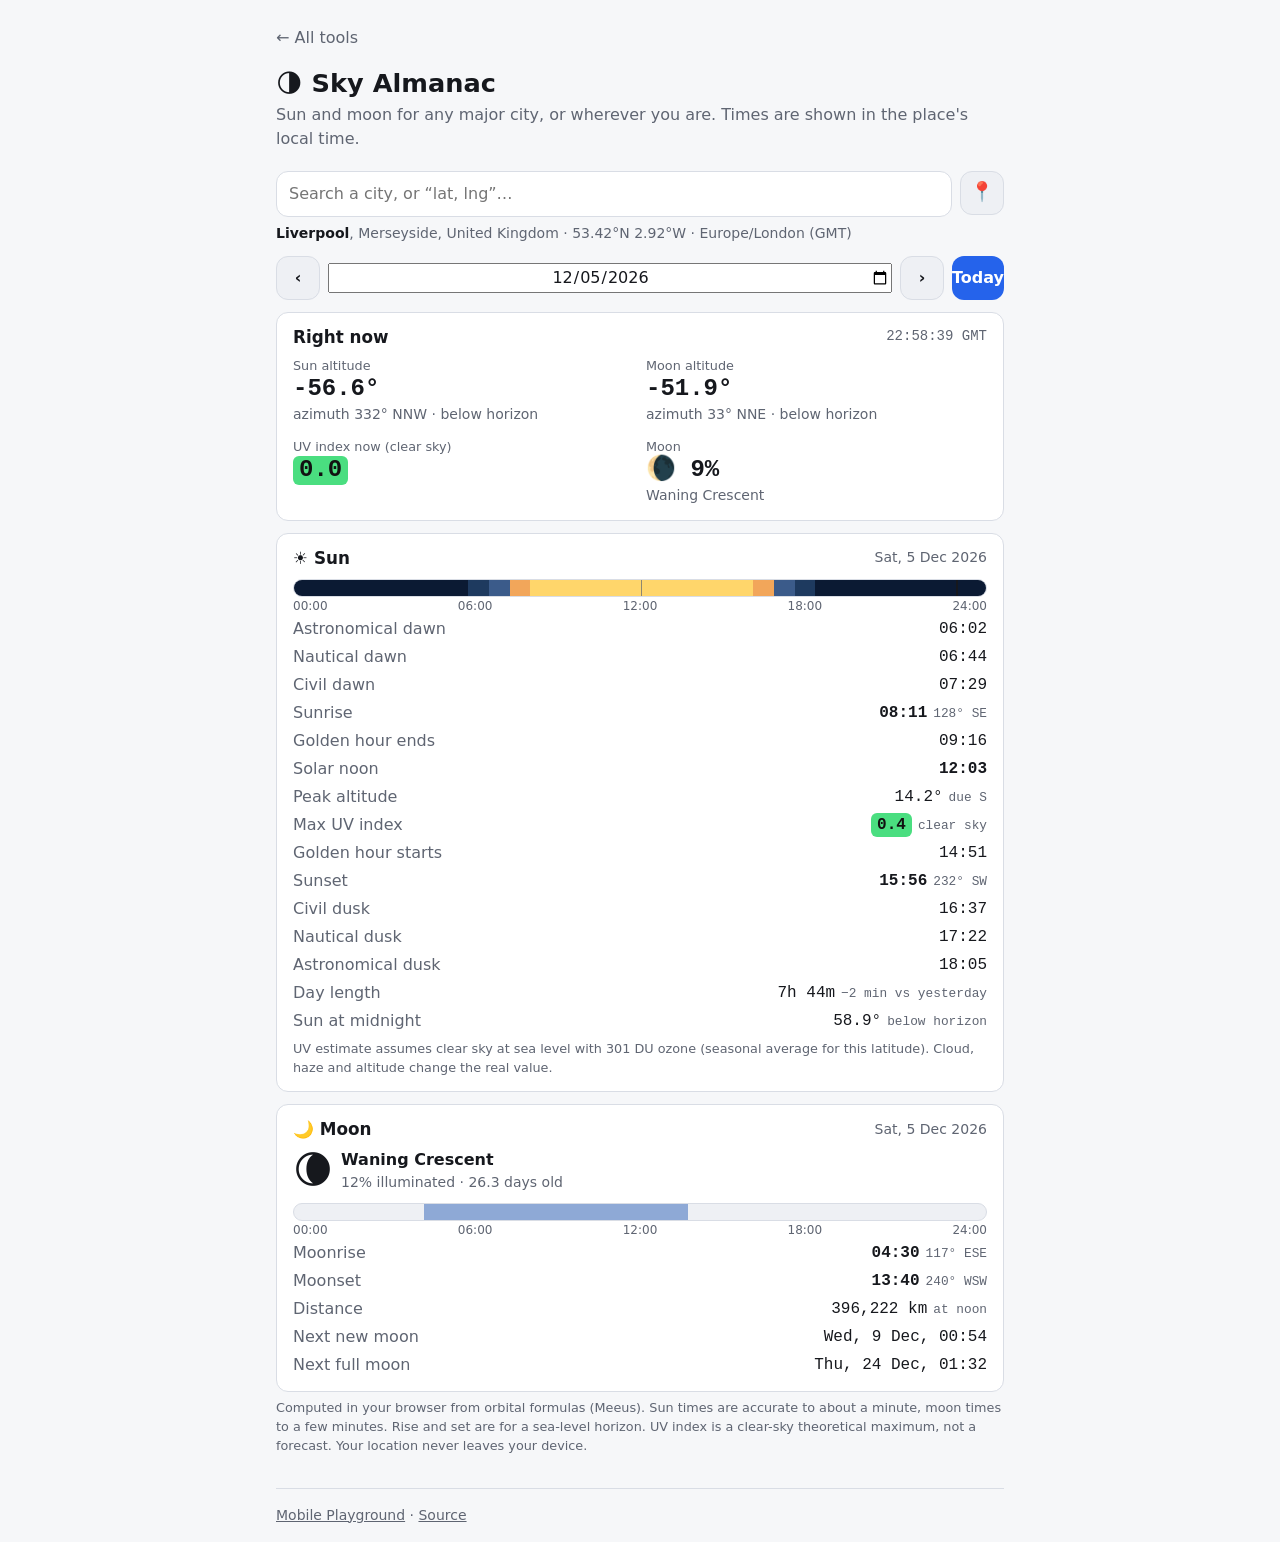
==== commit 6a4e5cc5: "Fix sky: next new/full moon skips phases already past today On the current day the search started at" ====
--- a/tools/sky/index.html
+++ b/tools/sky/index.html
@@ -332,7 +332,9 @@
         const moonT = A.getMoonTimes(start, LAT, LNG);
         const ill = A.getMoonIllumination(ref);
         const [phaseName, phaseEmoji] = phaseInfo(ill.phase);
-        const nextNew = A.nextMoonPhase(start, 0), nextFull = A.nextMoonPhase(start, 0.5);
+        // On today's page, count from now so a phase that already happened this morning isn't "next".
+        const now = new Date(), phaseFrom = now > start && now < end ? now : start;
+        const nextNew = A.nextMoonPhase(phaseFrom, 0), nextFull = A.nextMoonPhase(phaseFrom, 0.5);
         const moonDist = A.getMoonPosition(ref, LAT, LNG).distance;
 
         day = { start, end, sun };
